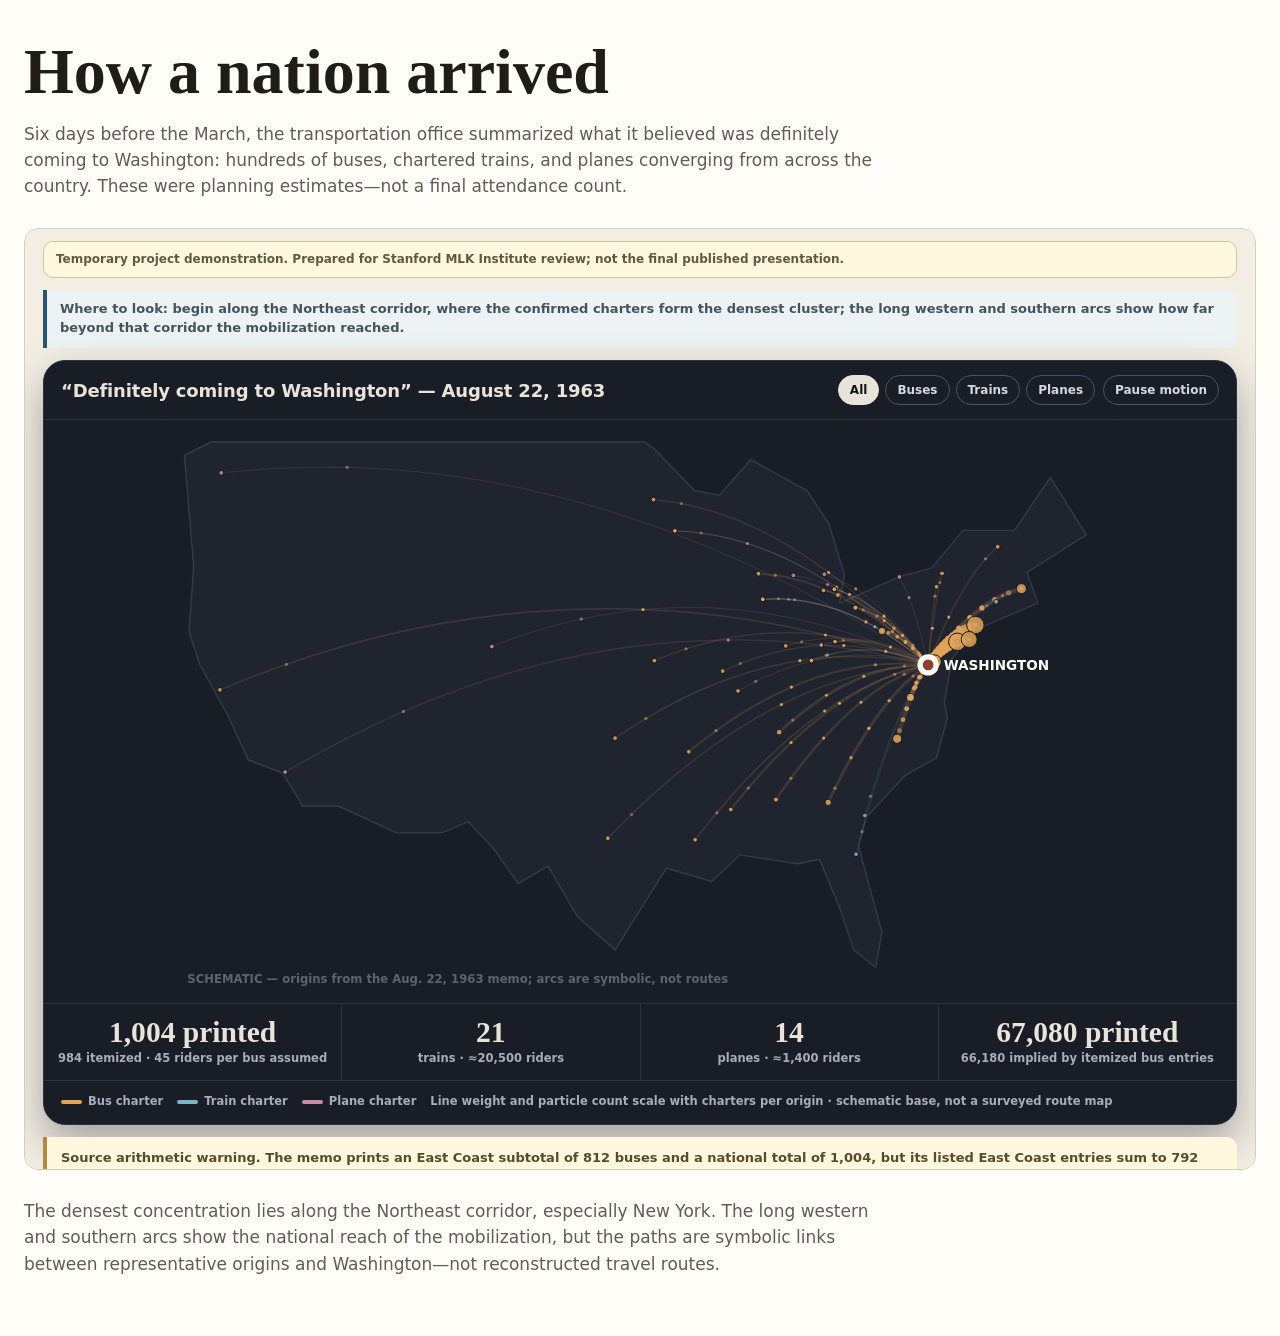
==== test/storymap-frame.html @ 261914d0 "Move GitHub Pages site to repository root" ====
<!doctype html>
<html lang="en"><head><meta charset="utf-8"><meta name="viewport" content="width=device-width,initial-scale=1"><title>StoryMap iframe simulation</title><style>body{margin:0;background:#fffdf8;color:#201d19;font-family:Georgia,serif}.story{max-width:1250px;margin:auto;padding:42px 24px}.story h1{font-size:clamp(38px,5vw,68px);line-height:.95;margin:0 0 18px}.story>p{max-width:850px;font:17px/1.55 system-ui,sans-serif;color:#625c54}.embed{margin:28px 0;border:1px solid #d8cdbb;border-radius:14px;overflow:hidden;background:#f3eee4}.embed iframe{display:block;width:100%;height:940px;border:0}@media(max-width:700px){.story{padding:28px 12px}.embed iframe{height:850px}}</style></head><body><main class="story"><h1>How a nation arrived</h1><p>Six days before the March, the transportation office summarized what it believed was definitely coming to Washington: hundreds of buses, chartered trains, and planes converging from across the country. These were planning estimates—not a final attendance count.</p><div class="embed"><iframe src="../index.html" title="Animated map of transportation plans for the March on Washington"></iframe></div><p>The densest concentration lies along the Northeast corridor, especially New York. The long western and southern arcs show the national reach of the mobilization, but the paths are symbolic links between representative origins and Washington—not reconstructed travel routes.</p></main></body></html>
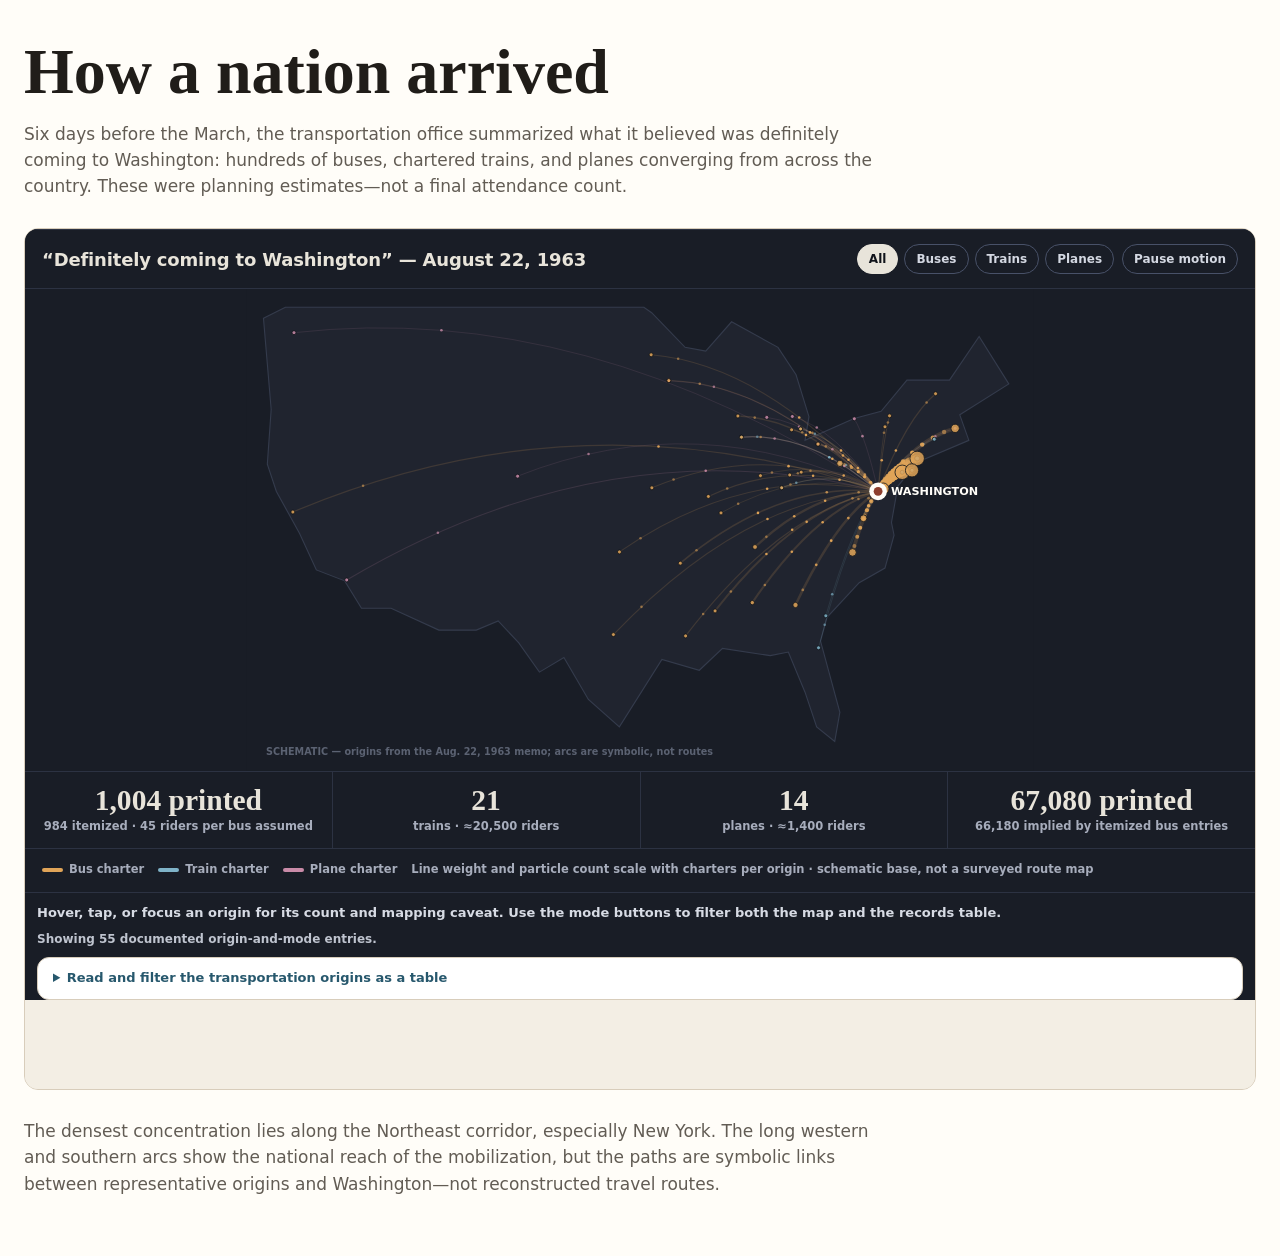
==== commit e3916d17: "Harden StoryMap embed accessibility and layout" ====
--- a/test/storymap-frame.html
+++ b/test/storymap-frame.html
@@ -1,2 +1,2 @@
 <!doctype html>
-<html lang="en"><head><meta charset="utf-8"><meta name="viewport" content="width=device-width,initial-scale=1"><title>StoryMap iframe simulation</title><style>body{margin:0;background:#fffdf8;color:#201d19;font-family:Georgia,serif}.story{max-width:1250px;margin:auto;padding:42px 24px}.story h1{font-size:clamp(38px,5vw,68px);line-height:.95;margin:0 0 18px}.story>p{max-width:850px;font:17px/1.55 system-ui,sans-serif;color:#625c54}.embed{margin:28px 0;border:1px solid #d8cdbb;border-radius:14px;overflow:hidden;background:#f3eee4}.embed iframe{display:block;width:100%;height:940px;border:0}@media(max-width:700px){.story{padding:28px 12px}.embed iframe{height:850px}}</style></head><body><main class="story"><h1>How a nation arrived</h1><p>Six days before the March, the transportation office summarized what it believed was definitely coming to Washington: hundreds of buses, chartered trains, and planes converging from across the country. These were planning estimates—not a final attendance count.</p><div class="embed"><iframe src="../index.html" title="Animated map of transportation plans for the March on Washington"></iframe></div><p>The densest concentration lies along the Northeast corridor, especially New York. The long western and southern arcs show the national reach of the mobilization, but the paths are symbolic links between representative origins and Washington—not reconstructed travel routes.</p></main></body></html>
+<html lang="en"><head><meta charset="utf-8"><meta name="viewport" content="width=device-width,initial-scale=1"><title>StoryMap iframe simulation</title><style>body{margin:0;background:#fffdf8;color:#201d19;font-family:Georgia,serif}.story{max-width:1250px;margin:auto;padding:42px 24px}.story h1{font-size:clamp(38px,5vw,68px);line-height:.95;margin:0 0 18px}.story>p{max-width:850px;font:17px/1.55 system-ui,sans-serif;color:#625c54}.embed{margin:28px 0;border:1px solid #d8cdbb;border-radius:14px;overflow:hidden;background:#f3eee4}.embed iframe{display:block;width:100%;height:860px;border:0}@media(max-width:700px){.story{padding:28px 12px}.embed iframe{height:690px}}</style></head><body><main class="story"><h1>How a nation arrived</h1><p>Six days before the March, the transportation office summarized what it believed was definitely coming to Washington: hundreds of buses, chartered trains, and planes converging from across the country. These were planning estimates—not a final attendance count.</p><div class="embed"><iframe src="../index.html?embed=1" title="Animated map of transportation plans for the March on Washington"></iframe></div><p>The densest concentration lies along the Northeast corridor, especially New York. The long western and southern arcs show the national reach of the mobilization, but the paths are symbolic links between representative origins and Washington—not reconstructed travel routes.</p></main></body></html>
